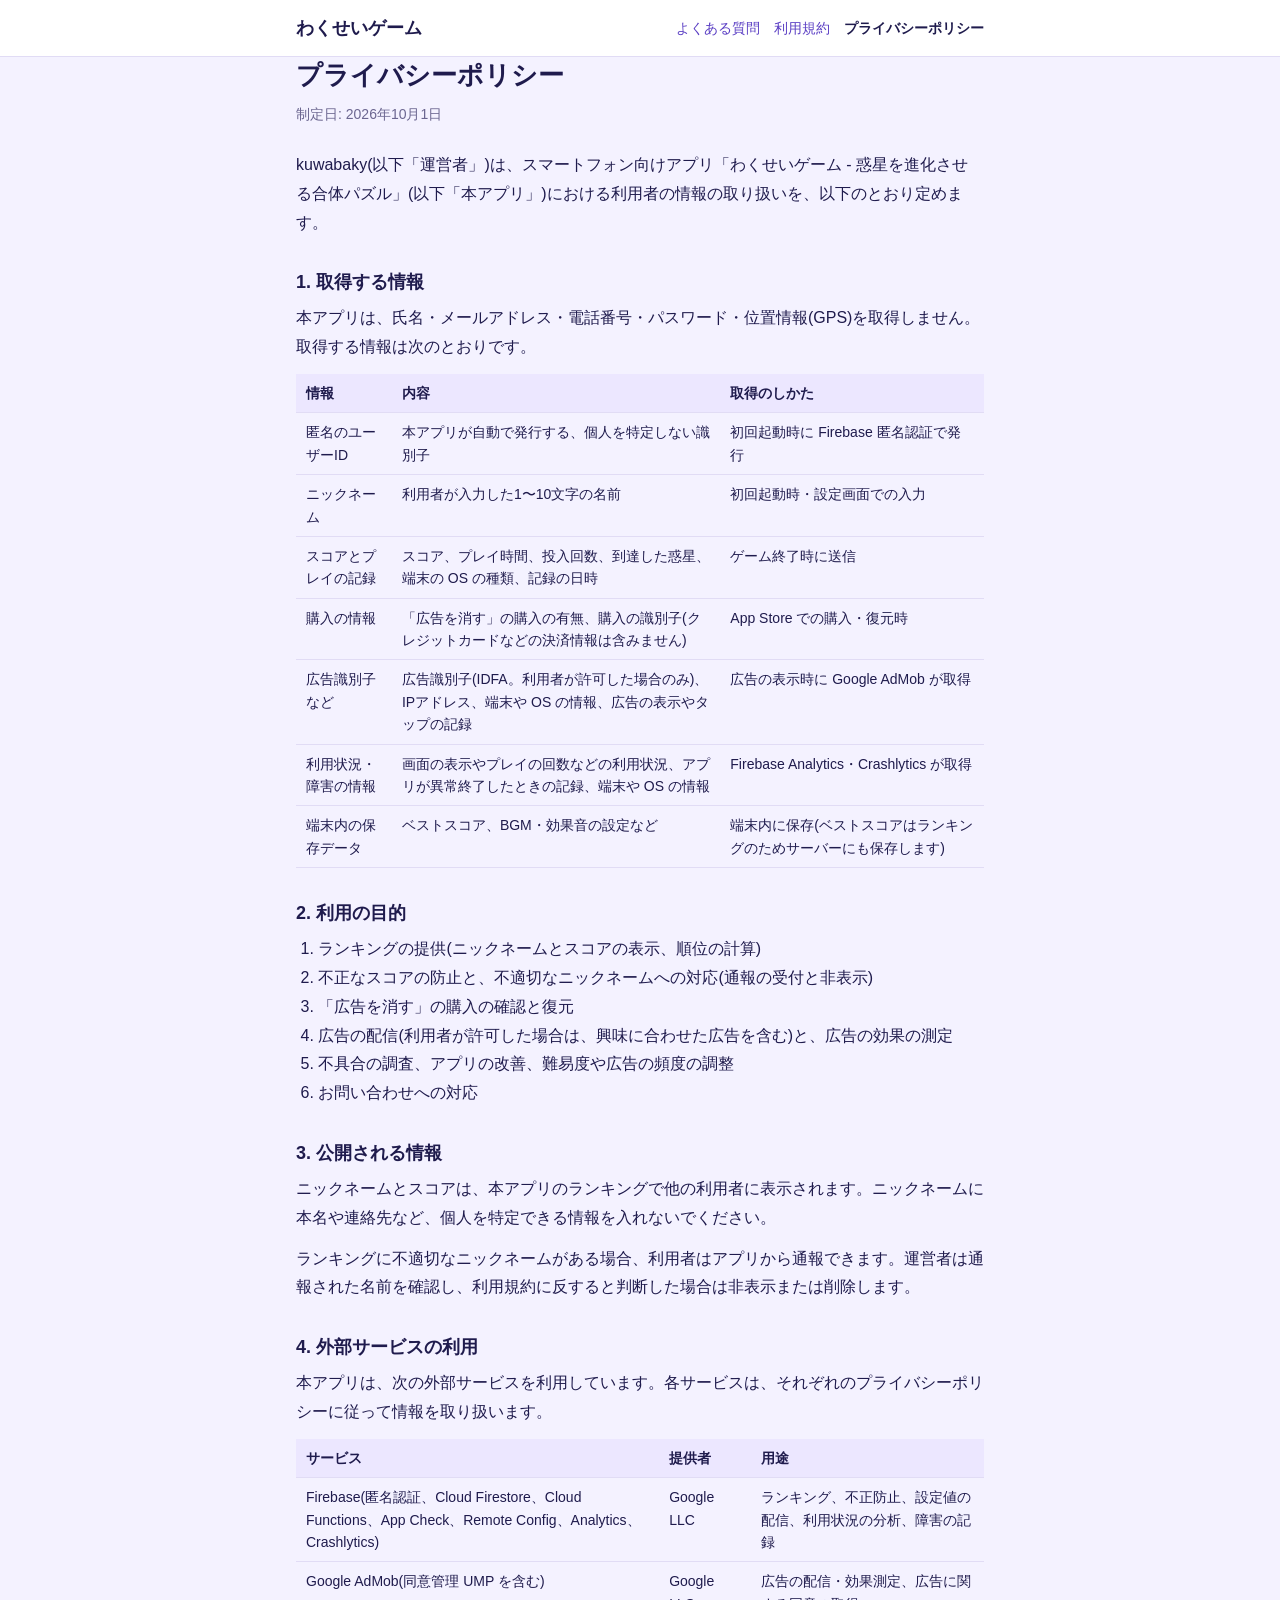
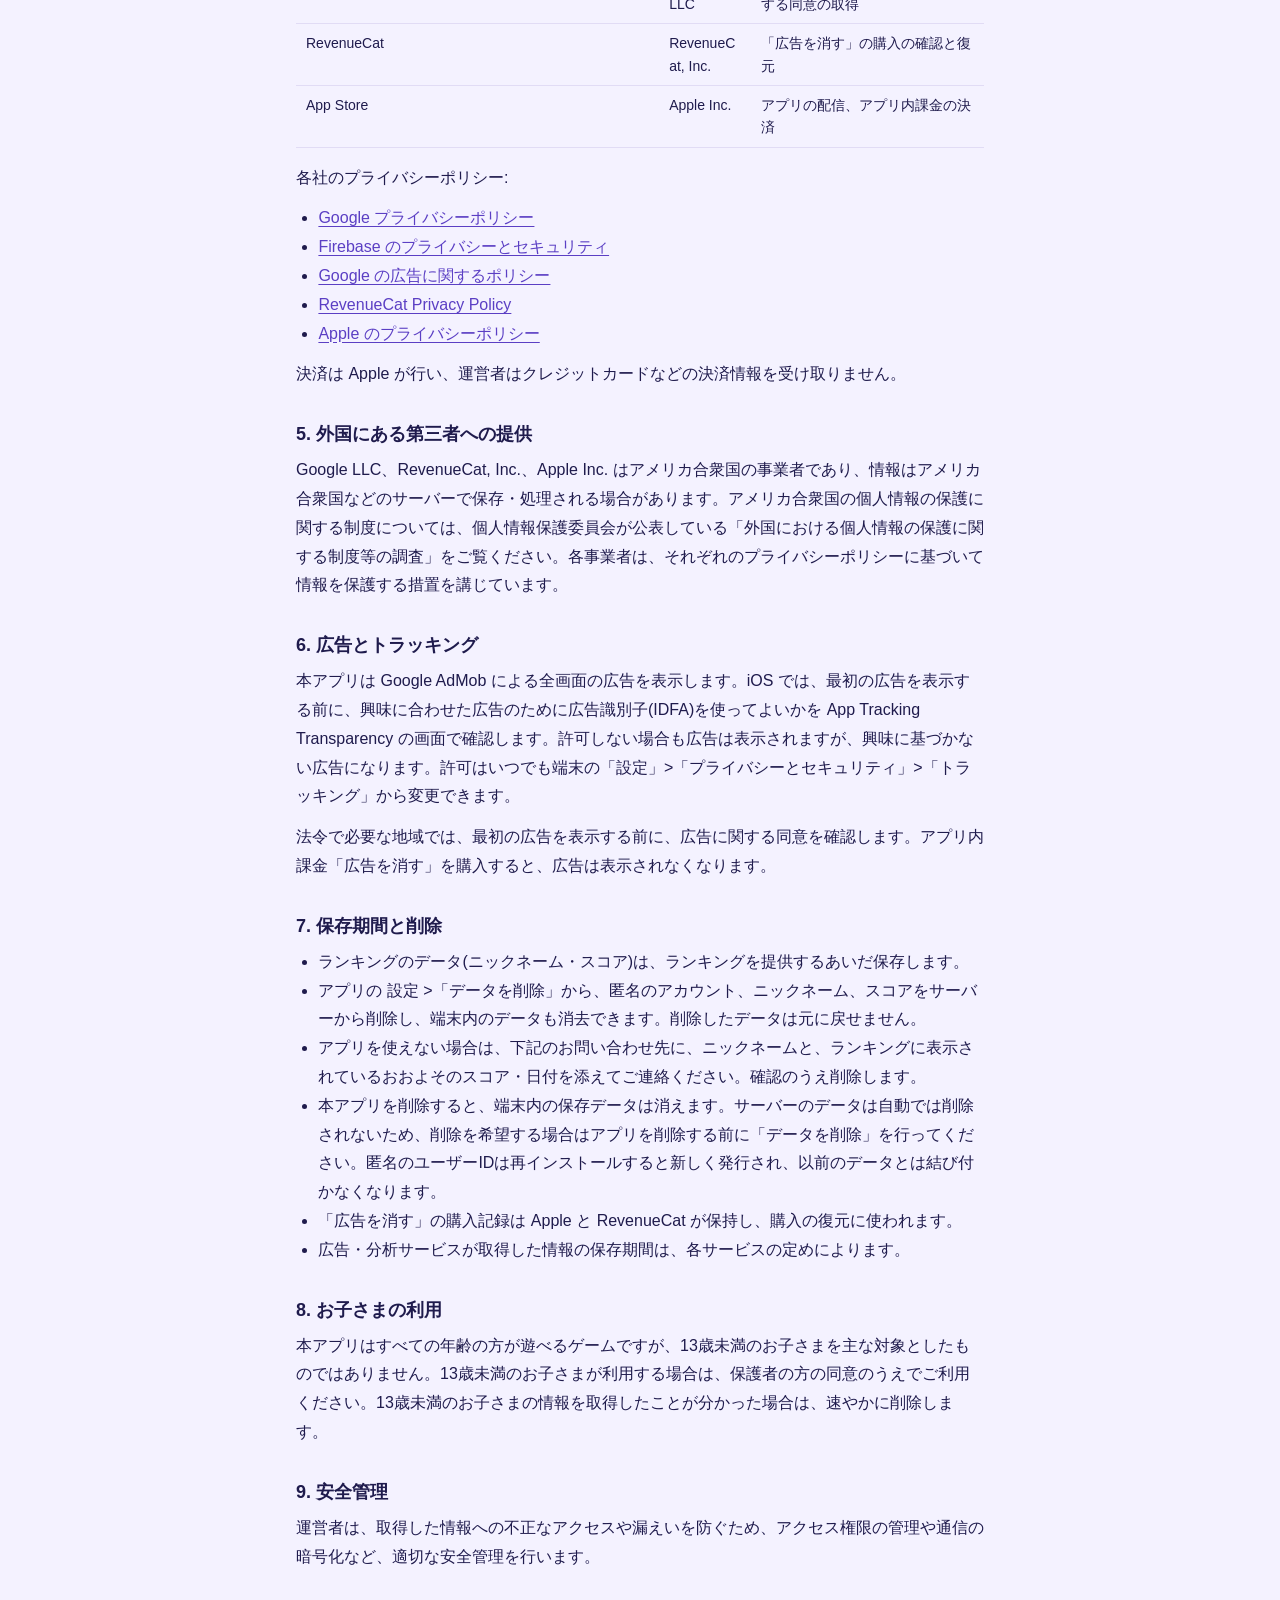
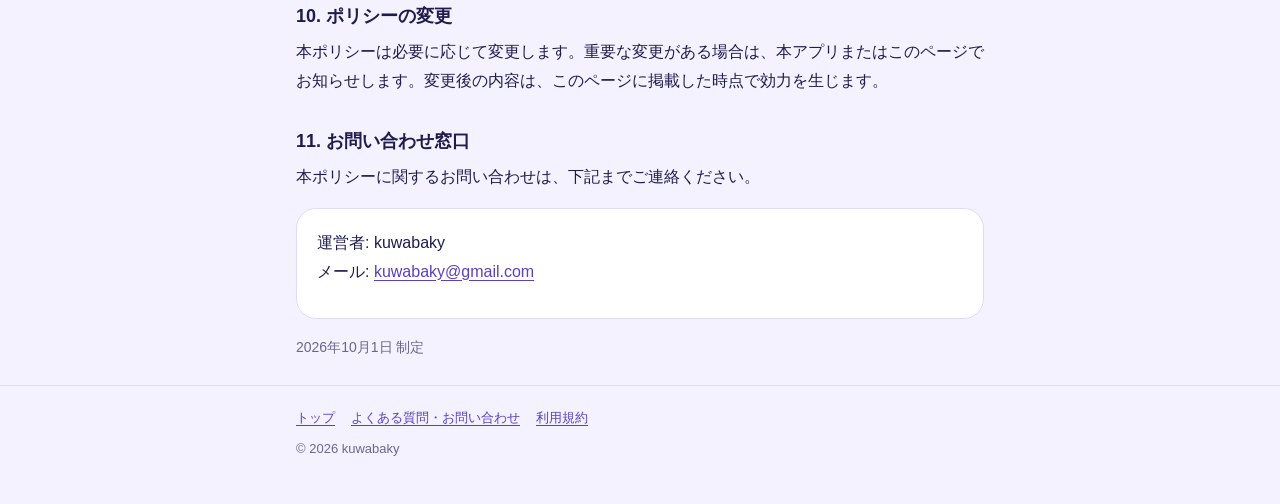
==== privacy.html @ 05a175d3 "公開ページ（サポート・利用規約・プライバシーポリシー） Co-Authored-By: Claude Opus 5.5 <noreply@anthropic.com>" ====
<!doctype html>
<html lang="ja">
<head>
  <meta charset="utf-8">
  <meta name="viewport" content="width=device-width, initial-scale=1">
  <title>プライバシーポリシー | わくせいゲーム</title>
  <meta name="description" content="アプリ「わくせいゲーム - 惑星を進化させる合体パズル」のプライバシーポリシーです。">
  <meta name="theme-color" content="#f4f2ff" media="(prefers-color-scheme: light)">
  <meta name="theme-color" content="#0e0c2a" media="(prefers-color-scheme: dark)">
  <link rel="icon" href="icon.png">
  <link rel="stylesheet" href="style.css">
</head>
<body>
  <header class="site-header">
    <div class="wrap">
      <a class="brand" href="./">わくせいゲーム</a>
      <nav class="site-nav" aria-label="サイト内">
        <a href="support.html">よくある質問</a>
        <a href="terms.html">利用規約</a>
        <a href="privacy.html" aria-current="page">プライバシーポリシー</a>
      </nav>
    </div>
  </header>

  <main class="wrap">
    <h1>プライバシーポリシー</h1>
    <p class="meta">制定日: 2026年10月1日</p>
    <p>kuwabaky(以下「運営者」)は、スマートフォン向けアプリ「わくせいゲーム - 惑星を進化させる合体パズル」(以下「本アプリ」)における利用者の情報の取り扱いを、以下のとおり定めます。</p>

    <h2>1. 取得する情報</h2>
    <p>本アプリは、氏名・メールアドレス・電話番号・パスワード・位置情報(GPS)を取得しません。取得する情報は次のとおりです。</p>
    <div class="table-scroll">
      <table>
        <thead>
          <tr><th>情報</th><th>内容</th><th>取得のしかた</th></tr>
        </thead>
        <tbody>
          <tr><td>匿名のユーザーID</td><td>本アプリが自動で発行する、個人を特定しない識別子</td><td>初回起動時に Firebase 匿名認証で発行</td></tr>
          <tr><td>ニックネーム</td><td>利用者が入力した1〜10文字の名前</td><td>初回起動時・設定画面での入力</td></tr>
          <tr><td>スコアとプレイの記録</td><td>スコア、プレイ時間、投入回数、到達した惑星、端末の OS の種類、記録の日時</td><td>ゲーム終了時に送信</td></tr>
          <tr><td>購入の情報</td><td>「広告を消す」の購入の有無、購入の識別子(クレジットカードなどの決済情報は含みません)</td><td>App Store での購入・復元時</td></tr>
          <tr><td>広告識別子など</td><td>広告識別子(IDFA。利用者が許可した場合のみ)、IPアドレス、端末や OS の情報、広告の表示やタップの記録</td><td>広告の表示時に Google AdMob が取得</td></tr>
          <tr><td>利用状況・障害の情報</td><td>画面の表示やプレイの回数などの利用状況、アプリが異常終了したときの記録、端末や OS の情報</td><td>Firebase Analytics・Crashlytics が取得</td></tr>
          <tr><td>端末内の保存データ</td><td>ベストスコア、BGM・効果音の設定など</td><td>端末内に保存(ベストスコアはランキングのためサーバーにも保存します)</td></tr>
        </tbody>
      </table>
    </div>

    <h2>2. 利用の目的</h2>
    <ol>
      <li>ランキングの提供(ニックネームとスコアの表示、順位の計算)</li>
      <li>不正なスコアの防止と、不適切なニックネームへの対応(通報の受付と非表示)</li>
      <li>「広告を消す」の購入の確認と復元</li>
      <li>広告の配信(利用者が許可した場合は、興味に合わせた広告を含む)と、広告の効果の測定</li>
      <li>不具合の調査、アプリの改善、難易度や広告の頻度の調整</li>
      <li>お問い合わせへの対応</li>
    </ol>

    <h2>3. 公開される情報</h2>
    <p>ニックネームとスコアは、本アプリのランキングで他の利用者に表示されます。ニックネームに本名や連絡先など、個人を特定できる情報を入れないでください。</p>
    <p>ランキングに不適切なニックネームがある場合、利用者はアプリから通報できます。運営者は通報された名前を確認し、利用規約に反すると判断した場合は非表示または削除します。</p>

    <h2>4. 外部サービスの利用</h2>
    <p>本アプリは、次の外部サービスを利用しています。各サービスは、それぞれのプライバシーポリシーに従って情報を取り扱います。</p>
    <div class="table-scroll">
      <table>
        <thead>
          <tr><th>サービス</th><th>提供者</th><th>用途</th></tr>
        </thead>
        <tbody>
          <tr><td>Firebase(匿名認証、Cloud Firestore、Cloud Functions、App Check、Remote Config、Analytics、Crashlytics)</td><td>Google LLC</td><td>ランキング、不正防止、設定値の配信、利用状況の分析、障害の記録</td></tr>
          <tr><td>Google AdMob(同意管理 UMP を含む)</td><td>Google LLC</td><td>広告の配信・効果測定、広告に関する同意の取得</td></tr>
          <tr><td>RevenueCat</td><td>RevenueCat, Inc.</td><td>「広告を消す」の購入の確認と復元</td></tr>
          <tr><td>App Store</td><td>Apple Inc.</td><td>アプリの配信、アプリ内課金の決済</td></tr>
        </tbody>
      </table>
    </div>
    <p>各社のプライバシーポリシー:</p>
    <ul>
      <li><a href="https://policies.google.com/privacy?hl=ja">Google プライバシーポリシー</a></li>
      <li><a href="https://firebase.google.com/support/privacy">Firebase のプライバシーとセキュリティ</a></li>
      <li><a href="https://policies.google.com/technologies/ads?hl=ja">Google の広告に関するポリシー</a></li>
      <li><a href="https://www.revenuecat.com/privacy">RevenueCat Privacy Policy</a></li>
      <li><a href="https://www.apple.com/jp/legal/privacy/">Apple のプライバシーポリシー</a></li>
    </ul>
    <p>決済は Apple が行い、運営者はクレジットカードなどの決済情報を受け取りません。</p>

    <h2>5. 外国にある第三者への提供</h2>
    <p>Google LLC、RevenueCat, Inc.、Apple Inc. はアメリカ合衆国の事業者であり、情報はアメリカ合衆国などのサーバーで保存・処理される場合があります。アメリカ合衆国の個人情報の保護に関する制度については、個人情報保護委員会が公表している「外国における個人情報の保護に関する制度等の調査」をご覧ください。各事業者は、それぞれのプライバシーポリシーに基づいて情報を保護する措置を講じています。</p>

    <h2>6. 広告とトラッキング</h2>
    <p>本アプリは Google AdMob による全画面の広告を表示します。iOS では、最初の広告を表示する前に、興味に合わせた広告のために広告識別子(IDFA)を使ってよいかを App Tracking Transparency の画面で確認します。許可しない場合も広告は表示されますが、興味に基づかない広告になります。許可はいつでも端末の「設定」>「プライバシーとセキュリティ」>「トラッキング」から変更できます。</p>
    <p>法令で必要な地域では、最初の広告を表示する前に、広告に関する同意を確認します。アプリ内課金「広告を消す」を購入すると、広告は表示されなくなります。</p>

    <h2>7. 保存期間と削除</h2>
    <ul>
      <li>ランキングのデータ(ニックネーム・スコア)は、ランキングを提供するあいだ保存します。</li>
      <li>アプリの 設定 &gt;「データを削除」から、匿名のアカウント、ニックネーム、スコアをサーバーから削除し、端末内のデータも消去できます。削除したデータは元に戻せません。</li>
      <li>アプリを使えない場合は、下記のお問い合わせ先に、ニックネームと、ランキングに表示されているおおよそのスコア・日付を添えてご連絡ください。確認のうえ削除します。</li>
      <li>本アプリを削除すると、端末内の保存データは消えます。サーバーのデータは自動では削除されないため、削除を希望する場合はアプリを削除する前に「データを削除」を行ってください。匿名のユーザーIDは再インストールすると新しく発行され、以前のデータとは結び付かなくなります。</li>
      <li>「広告を消す」の購入記録は Apple と RevenueCat が保持し、購入の復元に使われます。</li>
      <li>広告・分析サービスが取得した情報の保存期間は、各サービスの定めによります。</li>
    </ul>

    <h2>8. お子さまの利用</h2>
    <p>本アプリはすべての年齢の方が遊べるゲームですが、13歳未満のお子さまを主な対象としたものではありません。13歳未満のお子さまが利用する場合は、保護者の方の同意のうえでご利用ください。13歳未満のお子さまの情報を取得したことが分かった場合は、速やかに削除します。</p>

    <h2>9. 安全管理</h2>
    <p>運営者は、取得した情報への不正なアクセスや漏えいを防ぐため、アクセス権限の管理や通信の暗号化など、適切な安全管理を行います。</p>

    <h2>10. ポリシーの変更</h2>
    <p>本ポリシーは必要に応じて変更します。重要な変更がある場合は、本アプリまたはこのページでお知らせします。変更後の内容は、このページに掲載した時点で効力を生じます。</p>

    <h2>11. お問い合わせ窓口</h2>
    <p>本ポリシーに関するお問い合わせは、下記までご連絡ください。</p>
    <div class="card">
      <p>運営者: kuwabaky<br>
      メール: <a href="mailto:kuwabaky@gmail.com">kuwabaky@gmail.com</a></p>
    </div>

    <p class="meta">2026年10月1日 制定</p>
  </main>

  <footer class="site-footer">
    <div class="wrap">
      <nav aria-label="フッター">
        <a href="./">トップ</a>
        <a href="support.html">よくある質問・お問い合わせ</a>
        <a href="terms.html">利用規約</a>
      </nav>
      <p>&copy; 2026 kuwabaky</p>
    </div>
  </footer>
</body>
</html>
---- style.css ----
/* わくせいゲーム サイト共通スタイル。配色はゲームの宇宙(#0e0c2a)・金(#ffc857)・紫に合わせる。 */
/* TODO: アプリ側のテーマ色が確定したら、値をそろえる */

:root {
  --bg: #f4f2ff;
  --surface: #ffffff;
  --ink: #1f1b4d;
  --sub: #6b6690;
  --border: #e1dcf5;
  --primary: #5b3fc4;
  --accent: #ffc857;
  --soft: #ece7ff;
  --on-primary: #ffffff;
  --radius: 20px;
  color-scheme: light dark;
}

@media (prefers-color-scheme: dark) {
  :root {
    --bg: #0e0c2a;
    --surface: #1a1742;
    --ink: #ece9ff;
    --sub: #a7a2cf;
    --border: #2d2961;
    --primary: #ffc857;
    --accent: #9b7bff;
    --soft: #25215a;
    --on-primary: #0e0c2a;
  }
}

*,
*::before,
*::after {
  box-sizing: border-box;
}

html {
  -webkit-text-size-adjust: 100%;
}

body {
  margin: 0;
  background: var(--bg);
  color: var(--ink);
  font-family: -apple-system, BlinkMacSystemFont, "Hiragino Sans", "Hiragino Kaku Gothic ProN",
    "Noto Sans JP", "Yu Gothic UI", Meiryo, sans-serif;
  font-size: 16px;
  line-height: 1.8;
  overflow-wrap: anywhere;
}

a {
  color: var(--primary);
  text-underline-offset: 3px;
}

.wrap {
  max-width: 720px;
  margin: 0 auto;
  padding: 0 16px;
}

/* ヘッダー */
.site-header {
  border-bottom: 1px solid var(--border);
  background: var(--surface);
}

.site-header .wrap {
  display: flex;
  flex-wrap: wrap;
  align-items: center;
  justify-content: space-between;
  gap: 8px 16px;
  padding-top: 12px;
  padding-bottom: 12px;
}

.brand {
  color: var(--ink);
  font-weight: 800;
  font-size: 18px;
  text-decoration: none;
}

.brand small {
  color: var(--sub);
  font-weight: 600;
  font-size: 13px;
  margin-left: 6px;
}

.site-nav {
  display: flex;
  flex-wrap: wrap;
  gap: 4px 14px;
  font-size: 14px;
}

.site-nav a {
  text-decoration: none;
}

.site-nav a[aria-current="page"] {
  color: var(--ink);
  font-weight: 700;
}

/* 本文 */
main {
  padding: 32px 0 48px;
}

h1 {
  font-size: 26px;
  line-height: 1.4;
  margin: 0 0 8px;
}

h2 {
  font-size: 18px;
  line-height: 1.5;
  margin: 32px 0 8px;
}

p {
  margin: 0 0 12px;
}

.meta {
  color: var(--sub);
  font-size: 14px;
  margin-bottom: 24px;
}

.card {
  background: var(--surface);
  border: 1px solid var(--border);
  border-radius: var(--radius);
  padding: 20px;
  margin: 16px 0;
}

.card > h2:first-child {
  margin-top: 0;
}

.placeholder {
  background: var(--soft);
  border-radius: 6px;
  padding: 0 4px;
}

main ul,
main ol {
  padding-left: 1.4em;
  margin: 0 0 12px;
}

/* 表(プライバシーポリシー) */
.table-scroll {
  overflow-x: auto;
  margin: 0 0 16px;
}

table {
  width: 100%;
  border-collapse: collapse;
  font-size: 14px;
  line-height: 1.6;
}

th,
td {
  text-align: left;
  vertical-align: top;
  padding: 8px 10px;
  border-bottom: 1px solid var(--border);
}

th {
  background: var(--soft);
  font-weight: 700;
  white-space: nowrap;
}

/* トップページ */
.hero {
  text-align: center;
  padding: 24px 0 8px;
}

.hero .app-icon {
  display: block;
  width: 112px;
  height: 112px;
  margin: 0 auto 16px;
  border-radius: 24px;
  background: var(--soft);
  box-shadow: 0 6px 24px rgba(14, 12, 42, 0.18);
}

.hero .logo {
  font-size: 44px;
  font-weight: 800;
  letter-spacing: 0.06em;
  margin: 0;
  line-height: 1.25;
}

.hero .reading {
  color: var(--sub);
  font-size: 14px;
  margin: 4px 0 20px;
}

.hero .pitch {
  font-size: 18px;
  font-weight: 700;
  margin-bottom: 4px;
}

.stores {
  display: flex;
  flex-wrap: wrap;
  justify-content: center;
  gap: 12px;
  margin: 24px 0 8px;
}

.store-link {
  display: inline-block;
  min-width: 200px;
  padding: 12px 20px;
  border-radius: 999px;
  background: var(--primary);
  color: var(--on-primary);
  font-weight: 700;
  text-align: center;
  text-decoration: none;
}

.note {
  color: var(--sub);
  font-size: 13px;
}

/* 惑星の並び */
.planets {
  list-style: none;
  padding: 0;
  margin: 0;
  display: flex;
  flex-wrap: wrap;
  gap: 8px;
}

.planets li {
  padding: 2px 12px;
  border-radius: 999px;
  background: var(--soft);
  font-size: 14px;
  font-weight: 700;
}

.planets li.sun {
  background: var(--accent);
  color: #0e0c2a;
}

.planets li.bh {
  background: #0e0c2a;
  color: #ffc857;
  border: 1px solid var(--border);
}

.features {
  padding-left: 1.2em;
  margin: 0;
}

.features li + li {
  margin-top: 6px;
}

/* よくある質問 */
.faq details {
  background: var(--surface);
  border: 1px solid var(--border);
  border-radius: var(--radius);
  padding: 14px 20px;
  margin: 12px 0;
}

.faq summary {
  cursor: pointer;
  font-weight: 700;
  list-style-position: outside;
}

.faq details[open] summary {
  margin-bottom: 8px;
}

/* フッター */
.site-footer {
  border-top: 1px solid var(--border);
  color: var(--sub);
  font-size: 13px;
  padding: 20px 0 32px;
}

.site-footer nav {
  display: flex;
  flex-wrap: wrap;
  gap: 4px 16px;
  margin-bottom: 8px;
}
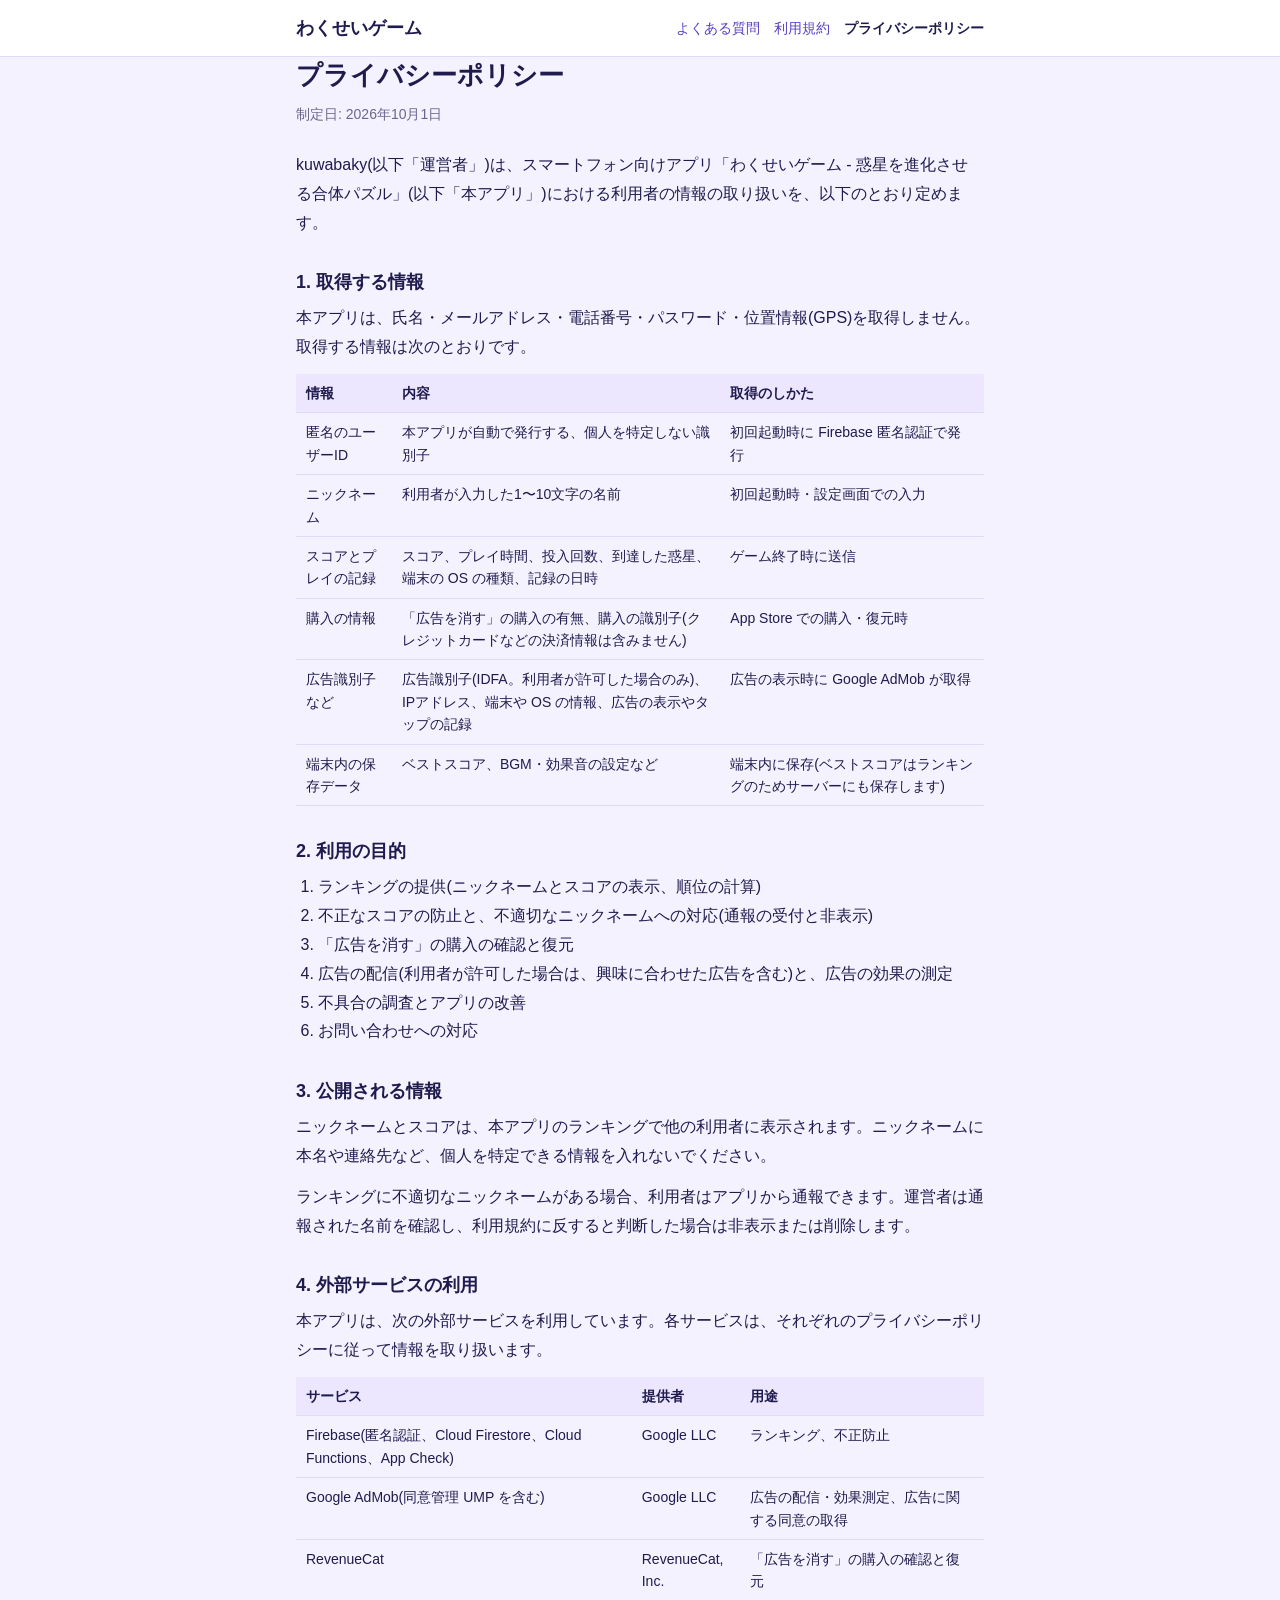
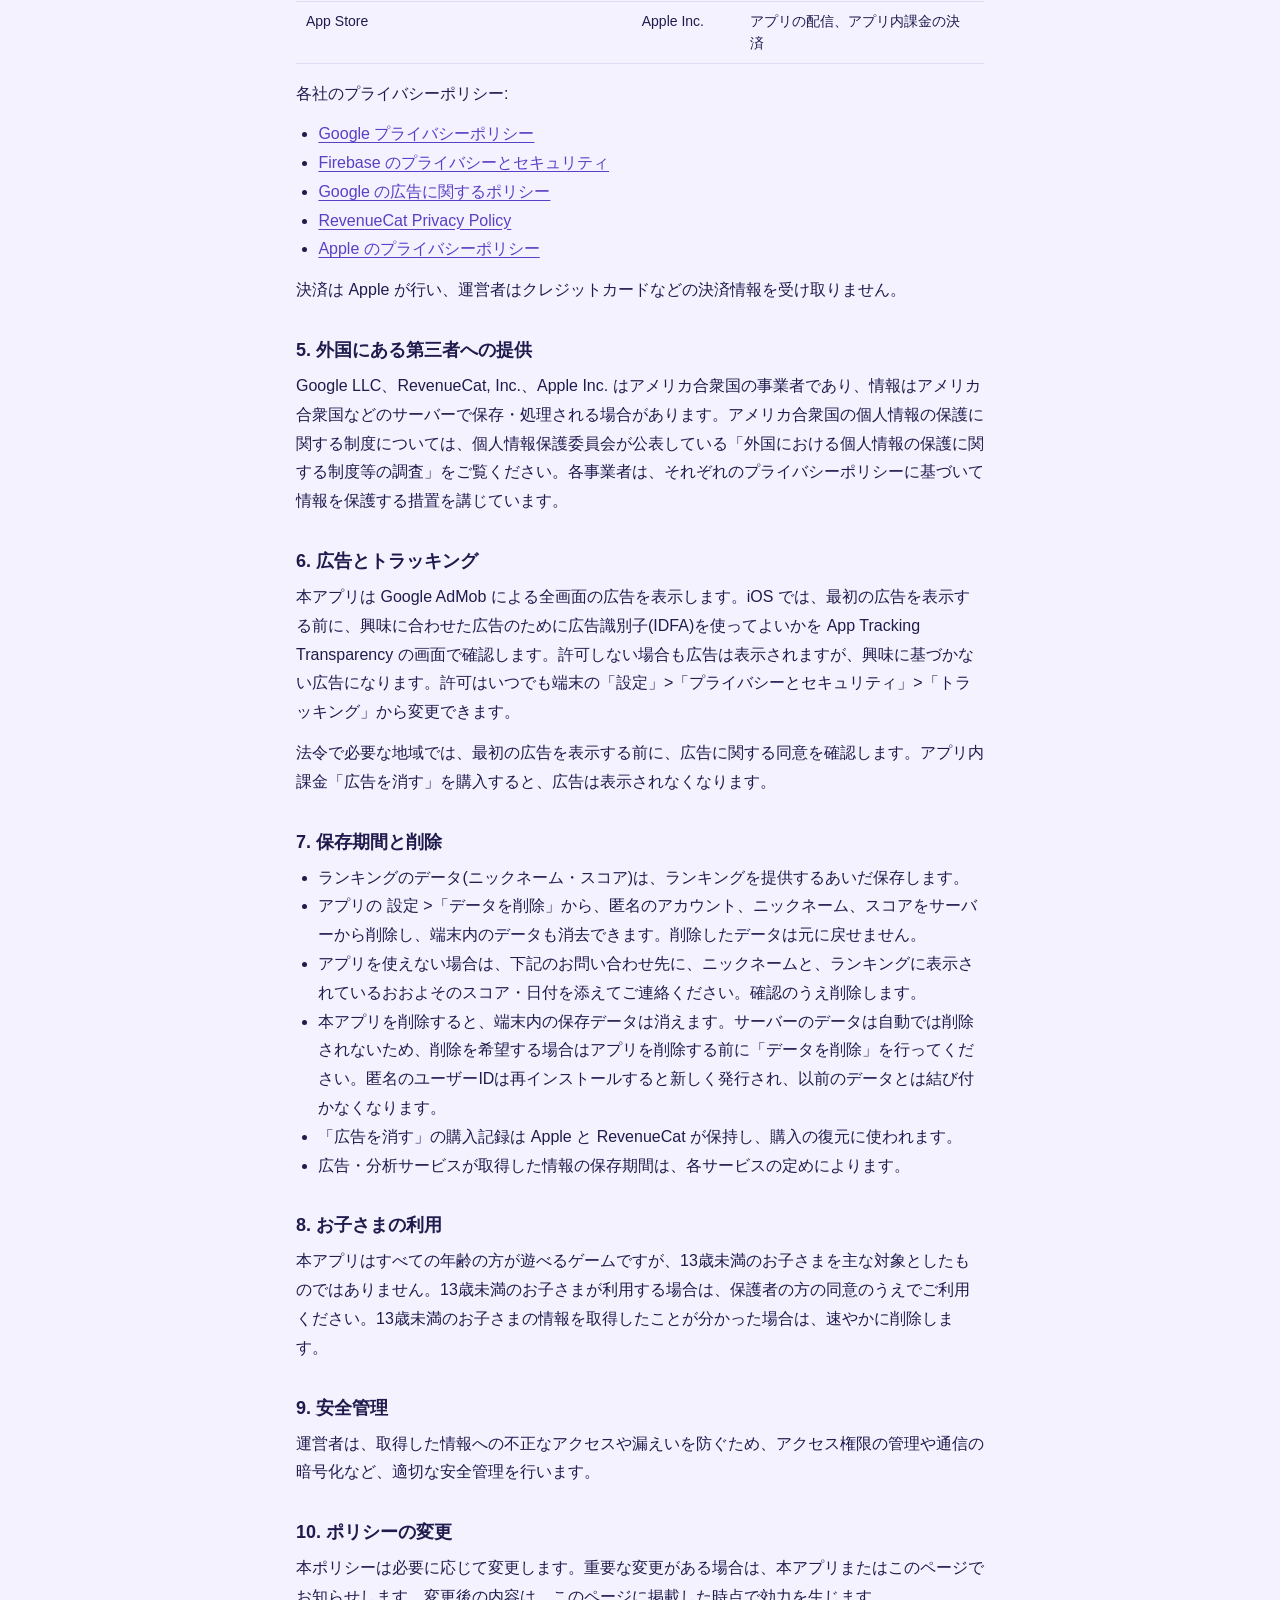
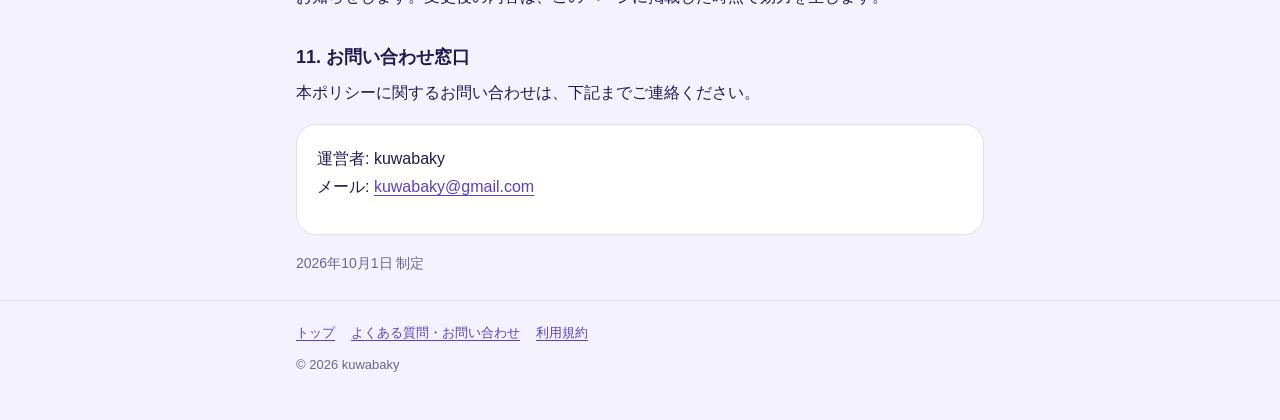
==== commit 2769fbd4: "プライバシーポリシー：使っていない Analytics・Crashlytics・Remote Config の記述を削除 Co-Authored-By: Claude Opus 5.5 <norepl" ====
--- a/privacy.html
+++ b/privacy.html
@@ -40,7 +40,6 @@
           <tr><td>スコアとプレイの記録</td><td>スコア、プレイ時間、投入回数、到達した惑星、端末の OS の種類、記録の日時</td><td>ゲーム終了時に送信</td></tr>
           <tr><td>購入の情報</td><td>「広告を消す」の購入の有無、購入の識別子(クレジットカードなどの決済情報は含みません)</td><td>App Store での購入・復元時</td></tr>
           <tr><td>広告識別子など</td><td>広告識別子(IDFA。利用者が許可した場合のみ)、IPアドレス、端末や OS の情報、広告の表示やタップの記録</td><td>広告の表示時に Google AdMob が取得</td></tr>
-          <tr><td>利用状況・障害の情報</td><td>画面の表示やプレイの回数などの利用状況、アプリが異常終了したときの記録、端末や OS の情報</td><td>Firebase Analytics・Crashlytics が取得</td></tr>
           <tr><td>端末内の保存データ</td><td>ベストスコア、BGM・効果音の設定など</td><td>端末内に保存(ベストスコアはランキングのためサーバーにも保存します)</td></tr>
         </tbody>
       </table>
@@ -52,7 +51,7 @@
       <li>不正なスコアの防止と、不適切なニックネームへの対応(通報の受付と非表示)</li>
       <li>「広告を消す」の購入の確認と復元</li>
       <li>広告の配信(利用者が許可した場合は、興味に合わせた広告を含む)と、広告の効果の測定</li>
-      <li>不具合の調査、アプリの改善、難易度や広告の頻度の調整</li>
+      <li>不具合の調査とアプリの改善</li>
       <li>お問い合わせへの対応</li>
     </ol>
 
@@ -68,7 +67,7 @@
           <tr><th>サービス</th><th>提供者</th><th>用途</th></tr>
         </thead>
         <tbody>
-          <tr><td>Firebase(匿名認証、Cloud Firestore、Cloud Functions、App Check、Remote Config、Analytics、Crashlytics)</td><td>Google LLC</td><td>ランキング、不正防止、設定値の配信、利用状況の分析、障害の記録</td></tr>
+          <tr><td>Firebase(匿名認証、Cloud Firestore、Cloud Functions、App Check)</td><td>Google LLC</td><td>ランキング、不正防止</td></tr>
           <tr><td>Google AdMob(同意管理 UMP を含む)</td><td>Google LLC</td><td>広告の配信・効果測定、広告に関する同意の取得</td></tr>
           <tr><td>RevenueCat</td><td>RevenueCat, Inc.</td><td>「広告を消す」の購入の確認と復元</td></tr>
           <tr><td>App Store</td><td>Apple Inc.</td><td>アプリの配信、アプリ内課金の決済</td></tr>
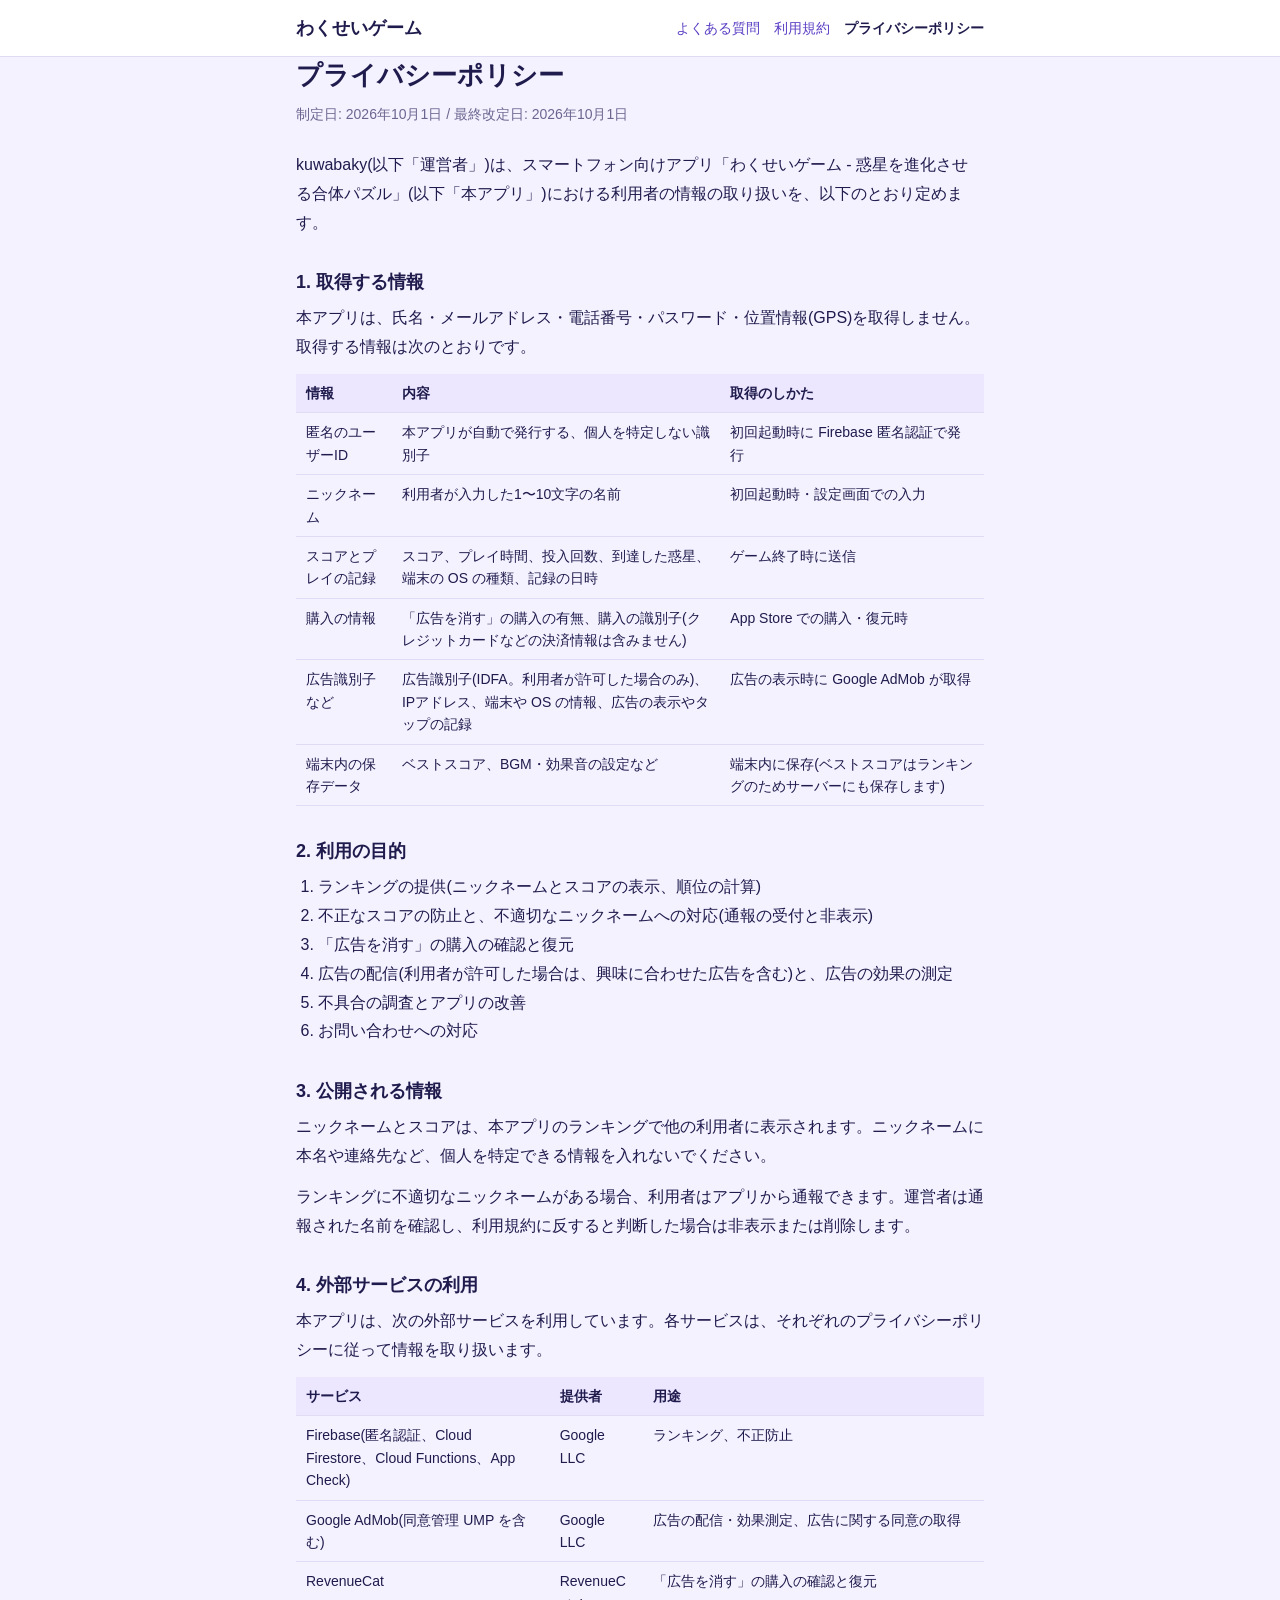
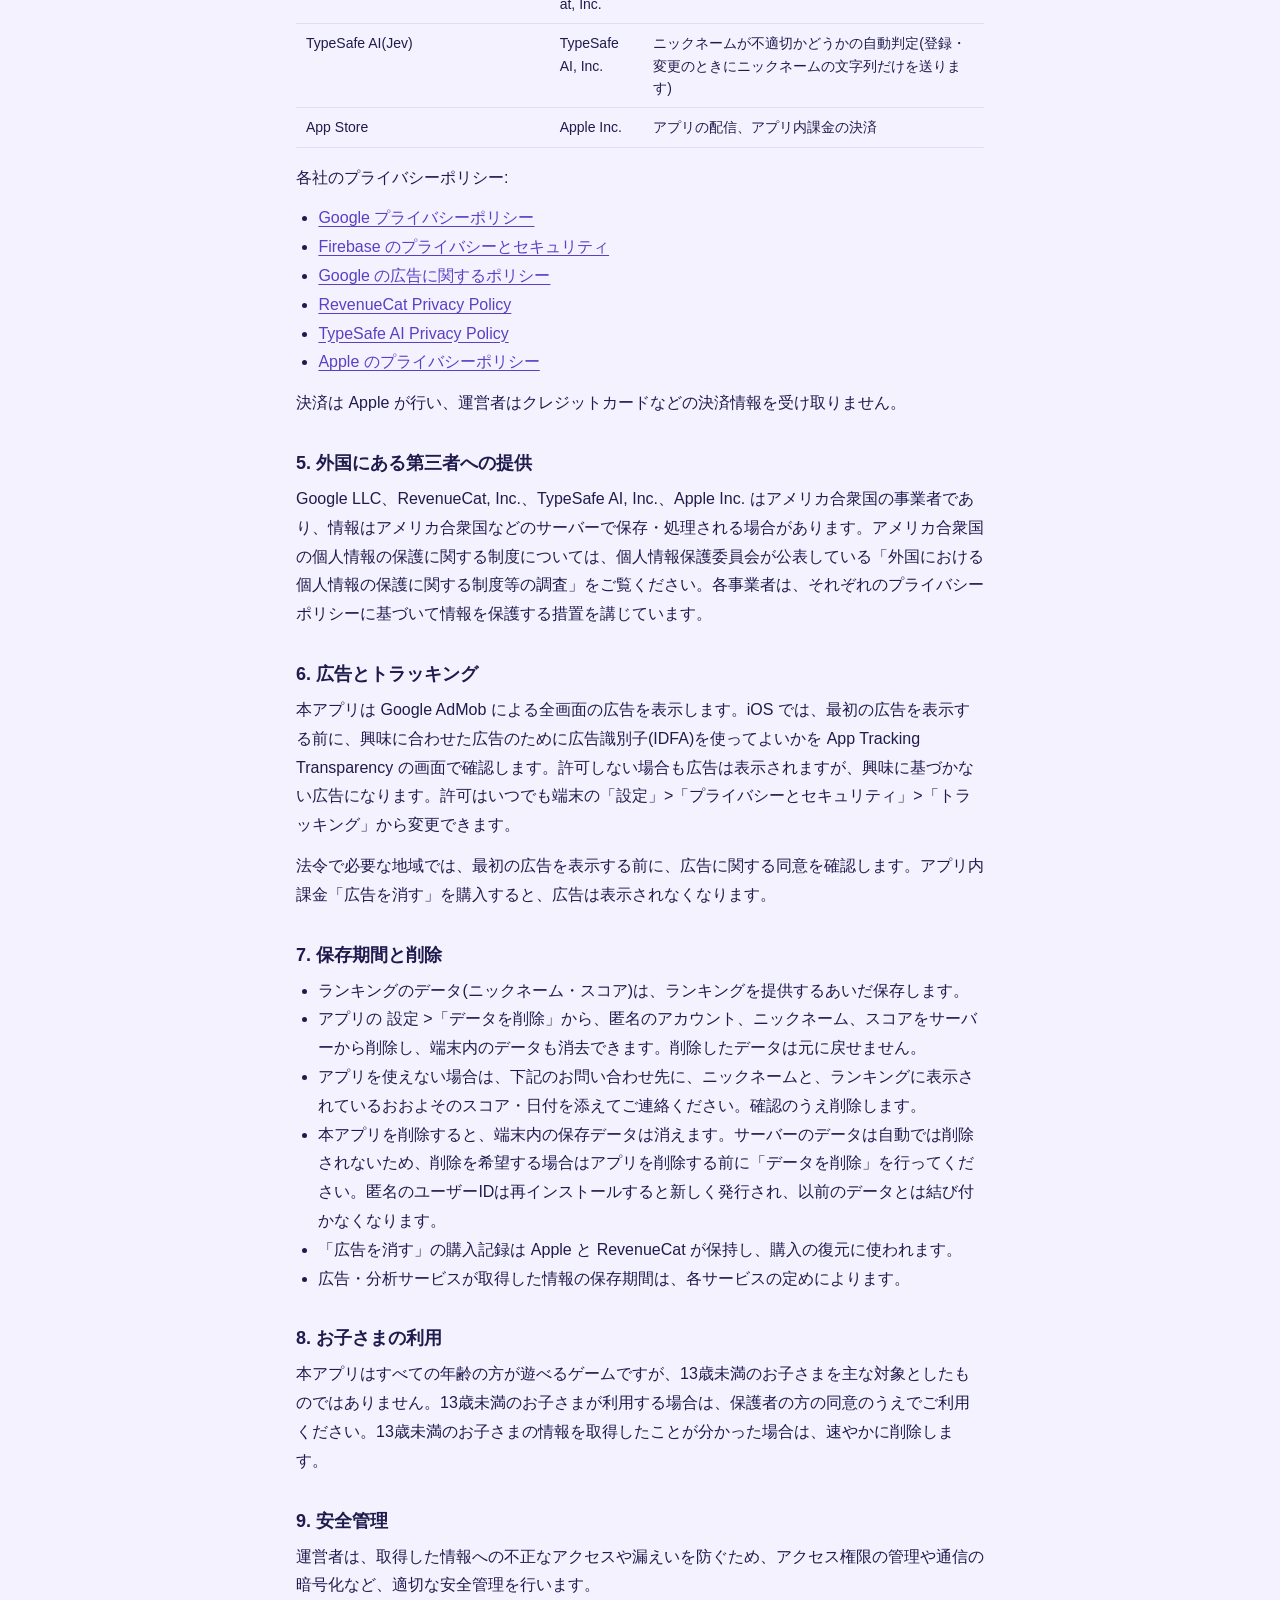
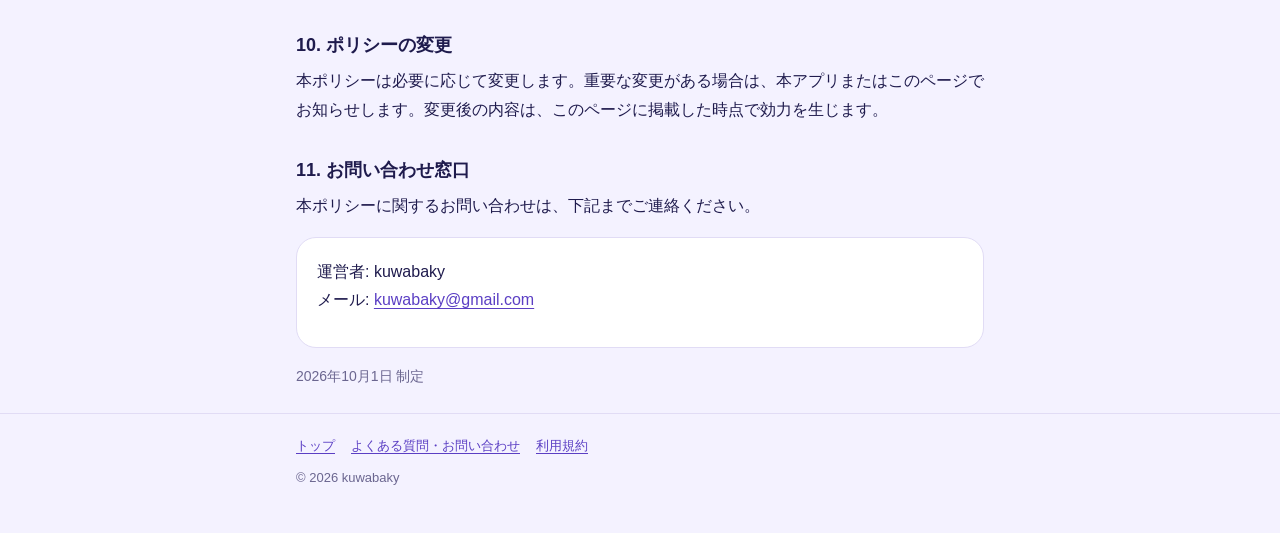
==== commit 37305858: "プライバシーポリシー：ニックネームの自動判定（TypeSafe AI）を外部サービスに追加 Co-Authored-By: Claude Opus 5.5 <noreply@anthropic.com" ====
--- a/privacy.html
+++ b/privacy.html
@@ -24,7 +24,7 @@
 
   <main class="wrap">
     <h1>プライバシーポリシー</h1>
-    <p class="meta">制定日: 2026年10月1日</p>
+    <p class="meta">制定日: 2026年10月1日 / 最終改定日: 2026年10月1日</p>
     <p>kuwabaky(以下「運営者」)は、スマートフォン向けアプリ「わくせいゲーム - 惑星を進化させる合体パズル」(以下「本アプリ」)における利用者の情報の取り扱いを、以下のとおり定めます。</p>
 
     <h2>1. 取得する情報</h2>
@@ -70,6 +70,7 @@
           <tr><td>Firebase(匿名認証、Cloud Firestore、Cloud Functions、App Check)</td><td>Google LLC</td><td>ランキング、不正防止</td></tr>
           <tr><td>Google AdMob(同意管理 UMP を含む)</td><td>Google LLC</td><td>広告の配信・効果測定、広告に関する同意の取得</td></tr>
           <tr><td>RevenueCat</td><td>RevenueCat, Inc.</td><td>「広告を消す」の購入の確認と復元</td></tr>
+          <tr><td>TypeSafe AI(Jev)</td><td>TypeSafe AI, Inc.</td><td>ニックネームが不適切かどうかの自動判定(登録・変更のときにニックネームの文字列だけを送ります)</td></tr>
           <tr><td>App Store</td><td>Apple Inc.</td><td>アプリの配信、アプリ内課金の決済</td></tr>
         </tbody>
       </table>
@@ -80,12 +81,13 @@
       <li><a href="https://firebase.google.com/support/privacy">Firebase のプライバシーとセキュリティ</a></li>
       <li><a href="https://policies.google.com/technologies/ads?hl=ja">Google の広告に関するポリシー</a></li>
       <li><a href="https://www.revenuecat.com/privacy">RevenueCat Privacy Policy</a></li>
+      <li><a href="https://typesafe.ai/legal/privacy-policy">TypeSafe AI Privacy Policy</a></li>
       <li><a href="https://www.apple.com/jp/legal/privacy/">Apple のプライバシーポリシー</a></li>
     </ul>
     <p>決済は Apple が行い、運営者はクレジットカードなどの決済情報を受け取りません。</p>
 
     <h2>5. 外国にある第三者への提供</h2>
-    <p>Google LLC、RevenueCat, Inc.、Apple Inc. はアメリカ合衆国の事業者であり、情報はアメリカ合衆国などのサーバーで保存・処理される場合があります。アメリカ合衆国の個人情報の保護に関する制度については、個人情報保護委員会が公表している「外国における個人情報の保護に関する制度等の調査」をご覧ください。各事業者は、それぞれのプライバシーポリシーに基づいて情報を保護する措置を講じています。</p>
+    <p>Google LLC、RevenueCat, Inc.、TypeSafe AI, Inc.、Apple Inc. はアメリカ合衆国の事業者であり、情報はアメリカ合衆国などのサーバーで保存・処理される場合があります。アメリカ合衆国の個人情報の保護に関する制度については、個人情報保護委員会が公表している「外国における個人情報の保護に関する制度等の調査」をご覧ください。各事業者は、それぞれのプライバシーポリシーに基づいて情報を保護する措置を講じています。</p>
 
     <h2>6. 広告とトラッキング</h2>
     <p>本アプリは Google AdMob による全画面の広告を表示します。iOS では、最初の広告を表示する前に、興味に合わせた広告のために広告識別子(IDFA)を使ってよいかを App Tracking Transparency の画面で確認します。許可しない場合も広告は表示されますが、興味に基づかない広告になります。許可はいつでも端末の「設定」>「プライバシーとセキュリティ」>「トラッキング」から変更できます。</p>
